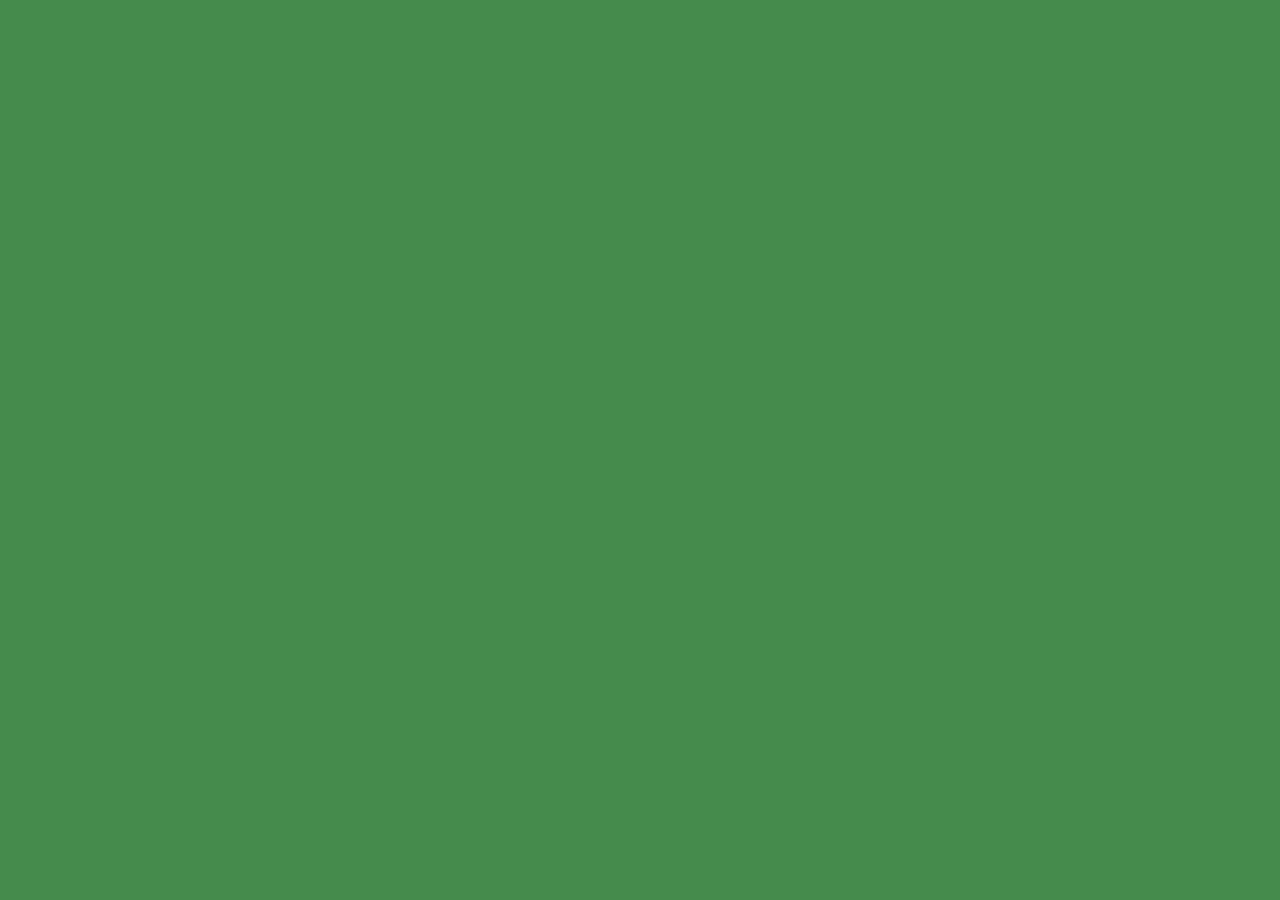
==== 3/index.html @ 5434b5c8 ":heavy_check_mark: Сборка #3" ====
<!DOCTYPE html>
<html lang="ru">
<head>
  <meta charset="UTF-8">
  <meta name="description" content="">
  <meta name="viewport" content="width=device-width, initial-scale=1.0">
  <meta http-equiv="X-UA-Compatible" content="ie=edge">
  <title>Mysterious Vacation</title>
<link href="css/style.min.css" rel="stylesheet">  <base href="https://htmlacademy-animation.github.io/422285-magic-vacation-1/3/">
</head>
<body>

  <header class="page-header js-header">
    <div class="page-header__wrapper">
      <a href="#" class="page-header__logo" aria-label="Перейти на страницу FJORD.Inc">
        <svg width="100" height="15" viewBox="0 0 100 15" fill="none" xmlns="http://www.w3.org/2000/svg">
          <path d="M0.26 1.4V14H2.276V8.906H7.334V6.44H2.276V3.848H9.872V1.4H0.26ZM12.733 14.36C15.127 14.36 16.243 12.65 16.243 9.5V1.4H14.263V8.96C14.263 11.21 13.723 11.876 12.733 11.876C11.833 11.876 11.473 11.3 11.347 10.58L9.36702 10.94C9.63702 13.046 10.663 14.36 12.733 14.36ZM18.3918 7.7C18.3918 11.372 22.3878 14.36 27.3198 14.36C32.2518 14.36 36.2478 11.372 36.2478 7.7C36.2478 4.028 32.2518 1.04 27.3198 1.04C22.3878 1.04 18.3918 4.028 18.3918 7.7ZM20.6058 7.7C20.6058 5.378 23.6118 3.524 27.3198 3.524C30.9918 3.524 33.9798 5.378 33.9798 7.7C33.9798 10.004 30.9918 11.858 27.3198 11.858C23.6118 11.858 20.6058 10.004 20.6058 7.7ZM40.403 14V8.906H40.799L49.079 14.702V12.38L44.039 8.906H44.201C47.999 8.906 49.277 7.304 49.277 5.162C49.277 3.092 47.999 1.4 44.201 1.4H38.387V14H40.403ZM43.535 3.722C45.785 3.722 47.045 4.136 47.045 5.432C47.045 6.764 45.785 7.034 43.535 7.034H40.403V3.722H43.535ZM51.6936 1.382V14H57.8676C62.7456 14 66.7236 11.534 66.7236 7.7C66.7236 3.848 62.7456 1.382 57.8676 1.382H51.6936ZM53.7096 11.624V3.722H57.5436C61.5396 3.722 64.4916 5.018 64.4916 7.7C64.4916 10.238 61.5396 11.624 57.5436 11.624H53.7096ZM73.1832 14.018H74.9832V5H73.1832V14.018ZM72.9132 1.976C72.9132 2.57 73.3992 3.092 74.0832 3.092C74.7492 3.092 75.2352 2.57 75.2352 1.976C75.2352 1.382 74.7672 0.805999 74.0832 0.805999C73.3812 0.805999 72.9132 1.382 72.9132 1.976ZM76.7867 14H78.5687V9.104C78.7487 8.006 79.5947 6.962 81.0887 6.962C82.1147 6.962 83.2667 7.448 83.2667 9.554V14H85.0487V9.014C85.0487 6.152 83.2307 4.73 81.3587 4.73C79.9187 4.73 79.0727 5.558 78.5687 6.854V5H76.7867V14ZM90.9898 14.27C93.5098 14.27 95.3818 12.506 95.7238 10.328H94.0498C93.7258 11.3 92.6998 12.02 90.9898 12.02C88.8478 12.02 87.7678 10.922 87.7678 9.59C87.7678 8.24 88.8478 6.962 90.9898 6.962C92.7538 6.962 93.7978 7.844 94.0858 8.924H95.7418C95.4358 6.71 93.6178 4.73 90.9898 4.73C88.0918 4.73 86.1298 7.124 86.1298 9.59C86.1298 12.074 88.1278 14.27 90.9898 14.27ZM97.0693 12.938C97.0693 13.658 97.5553 14.144 98.2753 14.144C98.9953 14.144 99.4813 13.658 99.4813 12.938C99.4813 12.2 98.9953 11.714 98.2753 11.714C97.5553 11.714 97.0693 12.2 97.0693 12.938Z" fill="currentColor"></path>
        </svg>
      </a>
      <button class="page-header__toggler js-menu-toggler" type="button" aria-label="Управление мобильным меню"><span>Меню</span></button>
      <nav class="page-header__nav">
        <div class="page-header__menu js-menu" id="menu">
          <ul>
            <li>
              <a class="js-menu-link active" href="#top" data-href="top">главная</a>
            </li>
            <li>
              <a class="js-menu-link" href="#story" data-href="story">история</a>
            </li>
            <li>
              <a class="js-menu-link" href="#prizes" data-href="prizes">призы</a>
            </li>
            <li>
              <a class="js-menu-link" href="#rules" data-href="rules">правила</a>
            </li>
            <li>
              <a class="js-menu-link" href="#game" data-href="game">игра</a>
            </li>
          </ul>
        </div>
        <div class="page-header__social">
          <div class="social-block js-social-block">
            <button class="social-block__toggler" aria-label="Управлять блоком с социальными кнопками">
              <svg width="26" height="22" viewBox="0 0 27 22" fill="none" xmlns="http://www.w3.org/2000/svg">
                <path d="M19.6721 7.43664C21.6273 7.43664 23.213 5.85095 23.213 3.89566C23.213 1.94037 21.6273 0.354675 19.6721 0.354675C17.7168 0.354675 16.1311 1.94037 16.1311 3.89566C16.1311 4.19968 16.1728 4.49178 16.2458 4.77345L7.21751 8.95527C6.57519 8.05214 5.52303 7.46049 4.33078 7.46049C2.37549 7.46049 0.789795 9.04618 0.789795 11.0015C0.789795 12.9568 2.37549 14.5425 4.33078 14.5425C5.52303 14.5425 6.57668 13.9508 7.21751 13.0477L16.2458 17.2295C16.1743 17.5112 16.1311 17.8033 16.1311 18.1073C16.1311 20.0626 17.7168 21.6483 19.6721 21.6483C21.6273 21.6483 23.213 20.0626 23.213 18.1073C23.213 16.152 21.6273 14.5663 19.6721 14.5663C18.4798 14.5663 17.4262 15.158 16.7853 16.0611L7.75701 11.8793C7.82854 11.5976 7.87176 11.3055 7.87176 11.0015C7.87176 10.6974 7.83003 10.4053 7.75701 10.1237L16.7853 5.94186C17.4262 6.84499 18.4783 7.43664 19.6721 7.43664Z" fill="currentColor"></path>
              </svg>
            </button>
            <ul class="social-block__list">
              <li>
                <a class="social-block__link social-block__link--fb" href="#" aria-label="Мы на Facebook">
                  <svg width="8" height="17" viewBox="0 0 8 17" fill="none" xmlns="http://www.w3.org/2000/svg">
                    <path d="M4.24646 16.9899H1.09275L1.05793 8.49828H0V5.30707H1.05793V3.81124C1.05793 1.42084 2.57654 0 5.21735 0H7.41758V3.18585H5.30841C4.28262 3.18585 4.2478 3.48582 4.2478 4.24914V5.30707H7.42964L7.16716 8.49828H4.2478V16.9899H4.24646Z" fill="currentColor"></path>
                  </svg>
                </a>
              </li>
              <li>
                <a class="social-block__link social-block__link--insta" href="#" aria-label="Мы в Instagram">
                  <svg width="15" height="15" viewBox="0 0 15 15" fill="none" xmlns="http://www.w3.org/2000/svg">
                    <path d="M11.0197 0H4.19806C2.14246 0 0.471191 1.66993 0.471191 3.72285V10.5499C0.471191 12.6082 2.14112 14.2727 4.19806 14.2727H11.0197C13.0753 14.2727 14.7466 12.6082 14.7466 10.5499V3.72285C14.7466 1.67127 13.0753 0 11.0197 0ZM11.0197 12.4849H4.19806C3.13076 12.4849 2.26432 11.6158 2.26432 10.5512V3.72419C2.26432 2.65956 3.13076 1.79715 4.19806 1.79715H11.0197C12.087 1.79715 12.9535 2.6609 12.9535 3.72419V10.5512C12.9535 11.6145 12.087 12.4849 11.0197 12.4849Z" fill="currentColor"></path>
                    <path d="M7.60887 3.11084C5.38989 3.11084 3.58203 4.9187 3.58203 7.14036C3.58203 9.35532 5.38989 11.1645 7.60887 11.1645C9.83053 11.1645 11.6357 9.35666 11.6357 7.14036C11.6357 4.9187 9.83053 3.11084 7.60887 3.11084ZM7.60887 9.36871C6.37551 9.36871 5.37784 8.37372 5.37784 7.14036C5.37784 5.90699 6.37551 4.90665 7.60887 4.90665C8.83822 4.90665 9.84259 5.90833 9.84259 7.14036C9.84392 8.37238 8.83822 9.36871 7.60887 9.36871Z" fill="currentColor"></path>
                    <path d="M11.3573 2.35962C10.8256 2.35962 10.3931 2.79752 10.3931 3.32381C10.3931 3.85546 10.8256 4.29336 11.3573 4.29336C11.8862 4.29336 12.3215 3.85546 12.3215 3.32381C12.3215 2.79752 11.8862 2.35962 11.3573 2.35962Z" fill="currentColor"></path>
                  </svg>
                </a>
              </li>
              <li>
                <a class="social-block__link social-block__link--vk" href="#" aria-label="Мы ВКонтакте">
                  <svg width="17" height="10" viewBox="0 0 17 10" fill="none" xmlns="http://www.w3.org/2000/svg">
                    <path d="M14.1234 4.9002C14.1234 4.9002 16.3623 1.72708 16.5866 0.680242C16.6595 0.312285 16.4947 0.103188 16.1069 0.103188C16.1069 0.103188 14.8193 0.103188 14.168 0.103188C13.7235 0.103188 13.5587 0.293278 13.4235 0.579768C13.4235 0.579768 12.3724 2.82553 11.0969 4.24712C10.6861 4.70333 10.4781 4.84318 10.2511 4.84318C10.0646 4.84318 9.98625 4.6911 9.98625 4.27834V0.649016C9.98625 0.147997 9.92545 0.00135496 9.5066 0.00135496H6.39628C6.15578 0.00135496 6.0085 0.134417 6.0085 0.324506C6.0085 0.801084 6.73406 0.908351 6.73406 2.20231V4.87305C6.73406 5.40529 6.70569 5.61575 6.45303 5.61575C5.78016 5.61575 4.19528 3.30618 3.30623 0.678887C3.12923 0.145282 2.93737 0 2.43475 0H0.486409C0.205373 0 0 0.190085 0 0.476576C0 0.991172 0.60666 3.40801 2.99277 6.64358C4.59927 8.8201 6.70569 10 8.60269 10C9.76196 10 10.0416 9.80312 10.0416 9.31432V7.63883C10.0416 7.22607 10.2065 7.04956 10.4429 7.04956C10.7078 7.04956 11.1847 7.13238 12.2805 8.22268C13.5843 9.47862 13.6762 10 14.3896 10H16.5676C16.7919 10 17 9.89273 17 9.52342C17 9.02919 16.3623 8.15343 15.384 7.10659C14.9801 6.56755 14.3302 5.98914 14.1248 5.72301C13.8275 5.40801 13.9154 5.23014 14.1234 4.9002Z" fill="currentColor"></path>
                  </svg>
                </a>
              </li>
            </ul>
          </div>
        </div>
      </nav>
    </div>
  </header>

  <main class="page-content">

    <section class="animation-screen"></section>

    <section class="screen screen--hidden screen--intro" id="top">
      <div class="screen__wrapper">
        <div class="intro">
          <h1 class="intro__title">Таинственный отпуск</h1>
          <div class="intro__content">
            <div class="intro__info">
              <p class="intro__label">Даты проведения конкурса:</p>
              <p class="intro__date">01 — 31.05 / 2020</p>
            </div>
            <div class="intro__message">
              <p>
                Отгадай первым место назначения и&nbsp;отправься в&nbsp;путешествие в&nbsp;любое время или получи один из многочисленных призов
                <svg width="16" height="16" viewBox="0 0 10 10" fill="none" xmlns="http://www.w3.org/2000/svg">
                  <path d="M0 6.35337L3.90271 4.99012L0 3.64663L1.34615 1.32374L4.44287 4.01073L3.67364 0H6.34615L5.57692 4.01073L8.65385 1.32374L10 3.64663L6.13405 4.99012L10 6.35337L8.65385 8.65651L5.57692 5.98927L6.34615 10H3.67364L4.44287 5.96952L1.34615 8.65651L0 6.35337Z" fill="currentColor"></path>
                </svg>
              </p>
            </div>
          </div>
        </div>
      </div>
      <div class="screen__footer js-footer">
        <button class="screen__footer-enlarge js-footer-toggler" type="button" aria-label="Показать сообщение">
          <svg width="10" height="10" viewBox="0 0 10 10" fill="none" xmlns="http://www.w3.org/2000/svg">
            <path d="M0 6.35337L3.90271 4.99012L0 3.64663L1.34615 1.32374L4.44287 4.01073L3.67364 0H6.34615L5.57692 4.01073L8.65385 1.32374L10 3.64663L6.13405 4.99012L10 6.35337L8.65385 8.65651L5.57692 5.98927L6.34615 10H3.67364L4.44287 5.96952L1.34615 8.65651L0 6.35337Z" fill="currentColor"></path>
          </svg>
        </button>
        <button class="screen__footer-collapse js-footer-toggler" type="button" aria-label="Скрыть сообщение">
          <svg width="13" height="13" viewBox="0 0 13 13" fill="none" xmlns="http://www.w3.org/2000/svg">
            <line x1="12.3536" y1="0.353553" x2="0.738349" y2="11.9688" stroke="currentColor"></line>
            <line x1="0.738319" y1="0.539925" x2="12.3535" y2="12.1551" stroke="currentColor"></line>
          </svg>
        </button>
        <div class="screen__footer-wrapper">
          <div class="screen__footer-announce">
            <p class="screen__footer-label">Даты проведения конкурса:</p>
            <p class="screen__footer-date">01 — 31.05 / 2020</p>
          </div>
          <div class="screen__footer-note">
            <p>
              <svg width="10" height="10" viewBox="0 0 10 10" fill="none" xmlns="http://www.w3.org/2000/svg">
                <path d="M0 6.35337L3.90271 4.99012L0 3.64663L1.34615 1.32374L4.44287 4.01073L3.67364 0H6.34615L5.57692 4.01073L8.65385 1.32374L10 3.64663L6.13405 4.99012L10 6.35337L8.65385 8.65651L5.57692 5.98927L6.34615 10H3.67364L4.44287 5.96952L1.34615 8.65651L0 6.35337Z" fill="currentColor"></path>
              </svg>
              <span>Победители могут выбрать любые 14 дней подряд в&nbsp;течение двух лет с&nbsp;даты окончания конкурса. Победители могут воспользоваться путевкой сами или подарить другому лицу.</span>
            </p>
          </div>
        </div>
      </div>
    </section>

    <section class="screen screen--hidden screen--story" id="story">

      <div class="slider swiper-container js-slider">

        <div class="swiper-wrapper">

          <div class="slider__item swiper-slide">
            <h2 class="slider__item-title">История</h2>
            <p class="slider__item-text">Джеймс Таргет был основателем компании &laquo;Fjord Inc.&raquo;. С&nbsp;1965 года &laquo;Fjord Inc.&raquo; прославилась надёжными и&nbsp;удобными чемоданами и&nbsp;аксессуарами для туристов.</p>
          </div>

          <div class="slider__item swiper-slide">
            <p class="slider__item-text">Когда Джеймсу было 7&nbsp;лет, в&nbsp;их&nbsp;доме гостил дядюшка и&nbsp;развлекал детей рассказами о&nbsp;своей поездке в&nbsp;место, показавшееся малышу Таргету невероятным. Тогда Джеймс решил, что однажды посетит его, но&nbsp;не&nbsp;будет рассказывать о&nbsp;мечте, пока не&nbsp;осуществит.</p>
          </div>

          <div class="slider__item swiper-slide">
            <p class="slider__item-text">Джеймс Таргет стал увлеченным путешественником. Он&nbsp;посетил 5&nbsp;континентов, 126&nbsp;стран.</p>
          </div>

          <div class="slider__item swiper-slide">
            <p class="slider__item-text">Он&nbsp;сплавлялся по&nbsp;Амазонке и&nbsp;погружался в&nbsp;пещеры Франции, медитировал в&nbsp;горах Тибета и&nbsp;пожимал руку вождя племени Акугауа.</p>
          </div>

          <div class="slider__item swiper-slide">
            <p class="slider__item-text">Из&nbsp;своих поездок Джеймс Таргет привозил идеи, как сделать свои чемоданы &laquo;Fjord Inc.&raquo; удобными и&nbsp;приспособленными к&nbsp;разным дорожным условиям.</p>
          </div>

          <div class="slider__item swiper-slide">
            <p class="slider__item-text">Всё это время Джеймс не&nbsp;оставлял идею поездки своей мечты. Однако, как только он&nbsp;брался за&nbsp;планирование, возникали препятствия, не&nbsp;позволяющие отправиться туда.</p>
          </div>

          <div class="slider__item swiper-slide">
            <p class="slider__item-text">В&nbsp;возрасте 67&nbsp;лет Джеймс Таргет попал под лавину и&nbsp;погиб. В&nbsp;своём завещании он&nbsp;поручил отправить в&nbsp;заветное путешествие трёх смельчаков, единых с&nbsp;ним духом.</p>
          </div>

          <div class="slider__item swiper-slide">
            <p class="slider__item-text">Тех, кто сможет узнать таинственное место, задавая вопросы специально обученному ИИ&nbsp;&laquo;Соне&raquo;, ждет фантастическое путешествие.</p>
          </div>
        </div>
        <div class="slider__controls">
          <button class="slider__control slider__control--prev js-control-prev" type="button" aria-label="Показать предыдущую историю">
            <svg width="12" height="22" viewBox="0 0 12 22" fill="none" xmlns="http://www.w3.org/2000/svg">
              <path d="M11 1L1 11L11 21" stroke="currentColor" stroke-width="2" stroke-linejoin="round"></path>
            </svg>
          </button>
          <button class="slider__control slider__control--next js-control-next" type="button" aria-label="Показать следующую историю">
            <svg width="12" height="22" viewBox="0 0 12 22" fill="none" xmlns="http://www.w3.org/2000/svg">
              <path d="M1 1L11 11L1 21" stroke="currentColor" stroke-width="2" stroke-linejoin="round"></path>
            </svg>
          </button>
        </div>
        <div class="slider__pagination swiper-pagination"></div>
      </div>
    </section>

    <section class="screen screen--hidden screen--prizes" id="prizes">
      <div class="screen__wrapper">
        <div class="prizes">
          <h2 class="prizes__title">ПРизы</h2>
          <div class="prizes__lead">
            <p>Найди ответ и&nbsp;получи один из&nbsp;призов:</p>
          </div>
          <ul class="prizes__list">
            <li class="prizes__item prizes__item--journeys">
              <div class="prizes__icon">
                <picture>
                  <source srcset="img/prize1-mob.svg" media="(orientation: portrait)">
                  <img src="img/prize1.svg" alt="">
                </picture>
              </div>
              <p class="prizes__desc">
                <b>3</b>
                <span>загадочных путешествия</span>
              </p>
            </li>
            <li class="prizes__item prizes__item--cases">
              <div class="prizes__icon">
                <picture>
                  <source srcset="img/prize2-mob.svg" media="(orientation: portrait)">
                  <img src="img/prize2.svg" alt="">
                </picture>
              </div>
              <p class="prizes__desc">
                <b>7</b>
                <span>надежных чемоданов</span>
              </p>
            </li>
            <li class="prizes__item prizes__item--codes">
              <div class="prizes__icon">
                <picture>
                  <source srcset="img/prize3-mob.svg" media="(orientation: portrait)">
                  <img src="img/prize3.svg" alt="">
                </picture>
              </div>
              <p class="prizes__desc">
                <b>900</b>
                <span>
                  промокодов на&nbsp;скидку 15%
                  <svg width="10" height="10" viewBox="0 0 10 10" fill="none" xmlns="http://www.w3.org/2000/svg">
                    <path d="M0 6.35337L3.90271 4.99012L0 3.64663L1.34615 1.32374L4.44287 4.01073L3.67364 0H6.34615L5.57692 4.01073L8.65385 1.32374L10 3.64663L6.13405 4.99012L10 6.35337L8.65385 8.65651L5.57692 5.98927L6.34615 10H3.67364L4.44287 5.96952L1.34615 8.65651L0 6.35337Z" fill="currentColor"></path>
                  </svg>
                </span>
              </p>
            </li>
          </ul>
        </div>
      </div>
      <div class="screen__footer js-footer">
        <button class="screen__footer-enlarge js-footer-toggler" type="button" aria-label="Показать сообщение">
          <svg width="10" height="10" viewBox="0 0 10 10" fill="none" xmlns="http://www.w3.org/2000/svg">
            <path d="M0 6.35337L3.90271 4.99012L0 3.64663L1.34615 1.32374L4.44287 4.01073L3.67364 0H6.34615L5.57692 4.01073L8.65385 1.32374L10 3.64663L6.13405 4.99012L10 6.35337L8.65385 8.65651L5.57692 5.98927L6.34615 10H3.67364L4.44287 5.96952L1.34615 8.65651L0 6.35337Z" fill="currentColor"></path>
          </svg>
        </button>
        <button class="screen__footer-collapse js-footer-toggler" type="button" aria-label="Скрыть сообщение">
          <svg width="13" height="13" viewBox="0 0 13 13" fill="none" xmlns="http://www.w3.org/2000/svg">
            <line x1="12.3536" y1="0.353553" x2="0.738349" y2="11.9688" stroke="currentColor"></line>
            <line x1="0.738319" y1="0.539925" x2="12.3535" y2="12.1551" stroke="currentColor"></line>
          </svg>
        </button>
        <div class="screen__footer-wrapper">
          <div class="screen__footer-announce">
            <p class="screen__footer-label">Даты проведения конкурса:</p>
            <p class="screen__footer-date">01 — 31.05 / 2020</p>
          </div>
          <div class="screen__footer-note">
            <p>
              <svg width="10" height="10" viewBox="0 0 10 10" fill="none" xmlns="http://www.w3.org/2000/svg">
                <path d="M0 6.35337L3.90271 4.99012L0 3.64663L1.34615 1.32374L4.44287 4.01073L3.67364 0H6.34615L5.57692 4.01073L8.65385 1.32374L10 3.64663L6.13405 4.99012L10 6.35337L8.65385 8.65651L5.57692 5.98927L6.34615 10H3.67364L4.44287 5.96952L1.34615 8.65651L0 6.35337Z" fill="currentColor"></path>
              </svg>
              <span>Скидка&nbsp;15% на&nbsp;единоразовое приобретение путёвки с&nbsp;1&nbsp;июня 2020 по&nbsp;31&nbsp;мая 2022&nbsp;года. Суммируется с&nbsp;другими акциями</span>
            </p>
          </div>
        </div>
      </div>
    </section>

    <section class="screen screen--hidden screen--rules" id="rules">
      <div class="screen__wrapper">
        <div class="rules">
          <h2 class="rules__title">Правила</h2>
          <div class="rules__lead">
            <p>Для того чтобы получить наследство Джеймса Таргета, тебе нужно выведать у&nbsp;&laquo;Сони&raquo;, куда предстоит отправиться тебе в&nbsp;случае победы</p>
          </div>
          <ol class="rules__list">
            <li class="rules__item">
              <p>Тебе отводится <br>5&nbsp;минут</p>
            </li>
            <li class="rules__item">
              <p>Задавай любые вопросы в&nbsp;текстовом поле</p>
            </li>
            <li class="rules__item">
              <p>Нажимай кнопку &laquo;Узнать&raquo;, чтобы получить ответ</p>
            </li>
            <li class="rules__item">
              <p>&laquo;Соня&raquo; может отвечать только&nbsp;Да или Нет</p>
            </li>
          </ol>
          <a href="#game" class="rules__link btn">Погнали!</a>
        </div>
      </div>
      <div class="screen__disclaimer">
        <div class="disclaimer">
          <ul>
            <li>
              <a href="#">Правовая информация</a>
            </li>
            <li>
              <a href="#">Подробные правила</a>
            </li>
          </ul>
        </div>
      </div>
    </section>

    <section class="screen screen--hidden screen--game" id="game">
      <div class="screen__wrapper">
        <div class="game">
          <div class="game__header">
            <h2 class="game__title">Игра</h2>
            <div class="game__counter">
              <span>05</span>:<span>00</span>
            </div>
          </div>
          <div class="game__body">
            <div class="chat">
              <div class="chat__body js-chat">
                <ul class="chat__list" id="messages"></ul>
              </div>
              <div class="chat__footer">
                <form action="#" method="post" class="form" id="message-form">
                  <label for="message-field" class="visually-hidden">Поле для ввода вопроса</label>
                  <input type="text" class="form__field" id="message-field">
                  <button class="form__button btn">
                    Узнать
                    <svg width="18" height="19" viewBox="0 0 18 19" fill="none" xmlns="http://www.w3.org/2000/svg">
                      <path stroke="currentColor" stroke-width="2" d="M9 19V1"></path>
                      <path d="M1 9l8-8 8 8" stroke="currentColor" stroke-width="2" stroke-linejoin="round"></path>
                    </svg>
                  </button>
                </form>
              </div>
            </div>
          </div>
          <!-- временные кнопки для показа результата -->
          <div class="game__buttons">
            <button class="game__button btn js-show-result" type="button" data-target="result">Положительный результат</button>
            <button class="game__button btn js-show-result" type="button" data-target="result2">Положительный результат - 2</button>
            <button class="game__button btn js-show-result" type="button" data-target="result3">Отрицательный результат</button>
          </div>
        </div>
      </div>
    </section>

    <section class="screen screen--hidden screen--result" id="result">
      <div class="screen__wrapper">
        <div class="result result--trip">
          <div class="result__image">
            <picture>
              <source srcset="img/result1-mob.png 1x, img/result1-mob@2x.png 2x" media="(max-width: 768px) and (orientation: portrait)">
              <img src="img/result1.png" srcset="img/result1@2x.png 2x" alt="">
            </picture>
          </div>
          <h2 class="result__title">
            <span class="visually-hidden">ПОбеда!</span>
            <svg xmlns="http://www.w3.org/2000/svg" viewBox="0 0 568.85 109.24">
              <path d="M16,24.44V92H2.6V8H75V92H61.52V24.44H16Z" transform="translate(-2.1 -1.5)" fill="none" stroke="currentColor"></path>
              <path d="M148.76,5.6c32.88,0,59.52,19.92,59.52,44.4s-26.64,44.4-59.52,44.4S89.24,74.48,89.24,50,115.88,5.6,148.76,5.6Zm0,72.12c24.48,0,44.4-12.36,44.4-27.72s-19.92-27.84-44.4-27.84C124,22.16,104,34.52,104,50S124,77.72,148.76,77.72Z" transform="translate(-2.1 -1.5)" fill="none" stroke="currentColor"></path>
              <path d="M287.36,8V24.44H236v14.4h25.32c25.44,0,34,11.16,34,26.52,0,15.6-8.52,26.64-34,26.64H222.56V8h64.8ZM256.88,76.52c15.12,0,23.52-2,23.52-11.52S272,54.44,256.88,54.44H236V76.52h20.88Z" transform="translate(-2.1 -1.5)" fill="none" stroke="currentColor"></path>
              <path d="M371.47,8V24.44H320.84V41.6h33.6V58h-33.6V75.56h50.64V92H307.4V8h64.08Z" transform="translate(-2.1 -1.5)" fill="none" stroke="currentColor"></path>
              <path d="M382.39,110.24V75.56h7.44c4.56-4.68,7.8-18.36,8.76-56L399,8h48.6V75.56h10v34.68H442.87V92H397v18.24H382.39Zm51.72-34.68V24.44H411.55v3.12c-0.48,22.44-3.24,37.68-7.2,48h29.76Z" transform="translate(-2.1 -1.5)" fill="none" stroke="currentColor"></path>
              <path d="M463.75,92l28-84h27.12l28.08,84H533.47l-7.8-23.52h-37.8L480.07,92H463.75Zm56.64-40L507,11.84,493.51,52h26.88Z" transform="translate(-2.1 -1.5)" fill="none" stroke="currentColor"></path>
              <path d="M554.12,70.4L555.55,2H569l1.44,68.4H554.12Zm8.28,6.36c4.8,0,8,3.24,8,8.16a8,8,0,1,1-16.08,0C554.35,80,557.59,76.76,562.39,76.76Z" transform="translate(-2.1 -1.5)" fill="none" stroke="currentColor"></path>
            </svg>
          </h2>
          <div class="result__text">
            <p>ты&nbsp;отправляешься в&nbsp;Арктику!</p>
          </div>
          <div class="result__form">
            <form action="#" method="post" class="form form--result">
              <label for="email-field" class="form__label">зарегистрируй результат</label>
              <input type="email" class="form__field" id="email-field" placeholder="e-mail для регистации результата и получения приза" required="">
              <button class="form__button btn">
                отправить
                <svg width="18" height="19" viewBox="0 0 18 19" fill="none" xmlns="http://www.w3.org/2000/svg">
                  <path stroke="currentColor" stroke-width="2" d="M9 19V1"></path>
                  <path d="M1 9l8-8 8 8" stroke="currentColor" stroke-width="2" stroke-linejoin="round"></path>
                </svg>
              </button>
            </form>
          </div>
        </div>
      </div>
    </section>

    <section class="screen screen--hidden screen--result" id="result2">
      <div class="screen__wrapper">
        <div class="result result--prize">
          <div class="result__image">
            <picture>
              <source srcset="img/result2-mob.png 1x, img/result2-mob@2x.png 2x" media="(max-width: 768px) and (orientation: portrait)">
              <img src="img/result2.png" srcset="img/result2@2x.png 2x" alt="">
            </picture>
          </div>
          <h2 class="result__title">
            <span class="visually-hidden">ПОбеда!</span>
            <svg xmlns="http://www.w3.org/2000/svg" viewBox="0 0 568.85 109.24">
              <path d="M16,24.44V92H2.6V8H75V92H61.52V24.44H16Z" transform="translate(-2.1 -1.5)" fill="none" stroke="currentColor"></path>
              <path d="M148.76,5.6c32.88,0,59.52,19.92,59.52,44.4s-26.64,44.4-59.52,44.4S89.24,74.48,89.24,50,115.88,5.6,148.76,5.6Zm0,72.12c24.48,0,44.4-12.36,44.4-27.72s-19.92-27.84-44.4-27.84C124,22.16,104,34.52,104,50S124,77.72,148.76,77.72Z" transform="translate(-2.1 -1.5)" fill="none" stroke="currentColor"></path>
              <path d="M287.36,8V24.44H236v14.4h25.32c25.44,0,34,11.16,34,26.52,0,15.6-8.52,26.64-34,26.64H222.56V8h64.8ZM256.88,76.52c15.12,0,23.52-2,23.52-11.52S272,54.44,256.88,54.44H236V76.52h20.88Z" transform="translate(-2.1 -1.5)" fill="none" stroke="currentColor"></path>
              <path d="M371.47,8V24.44H320.84V41.6h33.6V58h-33.6V75.56h50.64V92H307.4V8h64.08Z" transform="translate(-2.1 -1.5)" fill="none" stroke="currentColor"></path>
              <path d="M382.39,110.24V75.56h7.44c4.56-4.68,7.8-18.36,8.76-56L399,8h48.6V75.56h10v34.68H442.87V92H397v18.24H382.39Zm51.72-34.68V24.44H411.55v3.12c-0.48,22.44-3.24,37.68-7.2,48h29.76Z" transform="translate(-2.1 -1.5)" fill="none" stroke="currentColor"></path>
              <path d="M463.75,92l28-84h27.12l28.08,84H533.47l-7.8-23.52h-37.8L480.07,92H463.75Zm56.64-40L507,11.84,493.51,52h26.88Z" transform="translate(-2.1 -1.5)" fill="none" stroke="currentColor"></path>
              <path d="M554.12,70.4L555.55,2H569l1.44,68.4H554.12Zm8.28,6.36c4.8,0,8,3.24,8,8.16a8,8,0,1,1-16.08,0C554.35,80,557.59,76.76,562.39,76.76Z" transform="translate(-2.1 -1.5)" fill="none" stroke="currentColor"></path>
            </svg>
          </h2>
          <div class="result__text">
            <p>чемодан &laquo;Fjord&nbsp;Inc.&raquo;&nbsp;твой</p>
          </div>
          <div class="result__form">
            <form action="#" method="post" class="form form--result">
              <label for="email-field2" class="form__label">зарегистрируй результат</label>
              <input type="email" class="form__field" id="email-field2" placeholder="e-mail для регистации результата и получения приза" required="">
              <button class="form__button btn">
                отправить
                <svg width="18" height="19" viewBox="0 0 18 19" fill="none" xmlns="http://www.w3.org/2000/svg">
                  <path stroke="currentColor" stroke-width="2" d="M9 19V1"></path>
                  <path d="M1 9l8-8 8 8" stroke="currentColor" stroke-width="2" stroke-linejoin="round"></path>
                </svg>
              </button>
            </form>
          </div>
        </div>
      </div>
    </section>

    <section class="screen screen--hidden screen--result" id="result3">
      <div class="screen__wrapper">
        <div class="result result--negative">
          <div class="result__image">
            <picture>
              <source srcset="img/result3-mob.png 1x, img/result3-mob@2x.png 2x" media="(max-width: 768px) and (orientation: portrait)">
              <img src="img/result3.png" srcset="img/result3@2x.png 2x" alt="">
            </picture>
          </div>
          <h2 class="result__title">
            <span class="visually-hidden">Не угадал!</span>
            <svg xmlns="http://www.w3.org/2000/svg" viewBox="0 0 660.77 109.24">
              <path d="M2.66,92V8H16.1V42.2H53.3V8H66.74V92H53.3V58.64H16.1V92H2.66Z" transform="translate(-2.16 -1.5)" fill="none" stroke="currentColor"></path>
              <path d="M147.62,8V24.44H97V41.6h33.6V58H97V75.56h50.64V92H83.54V8h64.08Z" transform="translate(-2.16 -1.5)" fill="none" stroke="currentColor"></path>
              <path d="M199.22,8l20.52,42.36L235.34,8h16.44l-31,84H204.38l9.48-25.92L185.78,8h13.44Z" transform="translate(-2.16 -1.5)" fill="none" stroke="currentColor"></path>
              <path d="M273.74,24.44V92H260.3V8h50.16V24.44H273.74Z" transform="translate(-2.16 -1.5)" fill="none" stroke="currentColor"></path>
              <path d="M307.1,92l28-84h27.12l28.08,84H376.82L369,68.48h-37.8L323.42,92H307.1Zm56.64-40L350.3,11.84,336.86,52h26.88Z" transform="translate(-2.16 -1.5)" fill="none" stroke="currentColor"></path>
              <path d="M396.38,110.24V75.56h7.44c4.56-4.68,7.8-18.36,8.76-56L412.94,8h48.6V75.56h10v34.68H456.86V92H411v18.24H396.38ZM448.1,75.56V24.44H425.54v3.12c-0.48,22.44-3.24,37.68-7.2,48H448.1Z" transform="translate(-2.16 -1.5)" fill="none" stroke="currentColor"></path>
              <path d="M477.74,92l28-84h27.12L560.9,92H547.46l-7.8-23.52h-37.8L494.06,92H477.74Zm56.64-40-13.44-40.2L507.5,52h26.88Z" transform="translate(-2.16 -1.5)" fill="none" stroke="currentColor"></path>
              <path d="M568.7,76.88a13.77,13.77,0,0,0,5,1c6.6,0,10.44-6.24,12-58.32L586.22,8h46.2V92H619V24.44H598.82l-0.12,3.12C597.14,81,589,94.4,573.74,94.4a28.55,28.55,0,0,1-6.72-.84Z" transform="translate(-2.16 -1.5)" fill="none" stroke="currentColor"></path>
              <path d="M646.1,70.4L647.54,2H661l1.44,68.4H646.1Zm8.28,6.36c4.8,0,8,3.24,8,8.16a8,8,0,0,1-16.08,0C646.34,80,649.58,76.76,654.38,76.76Z" transform="translate(-2.16 -1.5)" fill="none" stroke="currentColor"></path>
            </svg>
          </h2>
          <button class="result__button js-play" type="button">
            не сдавайся!
            <span>
              <svg width="27" height="22" viewBox="0 0 27 22" fill="none" xmlns="http://www.w3.org/2000/svg">
                <path d="M10.6899 1.47998C5.42992 1.47998 1.16992 5.73998 1.16992 11C1.16992 16.26 5.42992 20.52 10.6899 20.52C15.9499 20.52 20.2099 16.26 20.2099 11V7.13998" stroke="currentColor" stroke-width="2" stroke-miterlimit="10"></path>
                <path d="M15.1099 12.5099L20.1499 7.13989L25.3099 12.6299" stroke="currentColor" stroke-width="2" stroke-miterlimit="10" stroke-linejoin="round"></path>
              </svg>
            </span>
          </button>
        </div>
      </div>
    </section>

  </main>

  <div class="page-transition"></div>

<script src="js/script.js"></script></body>
</html>
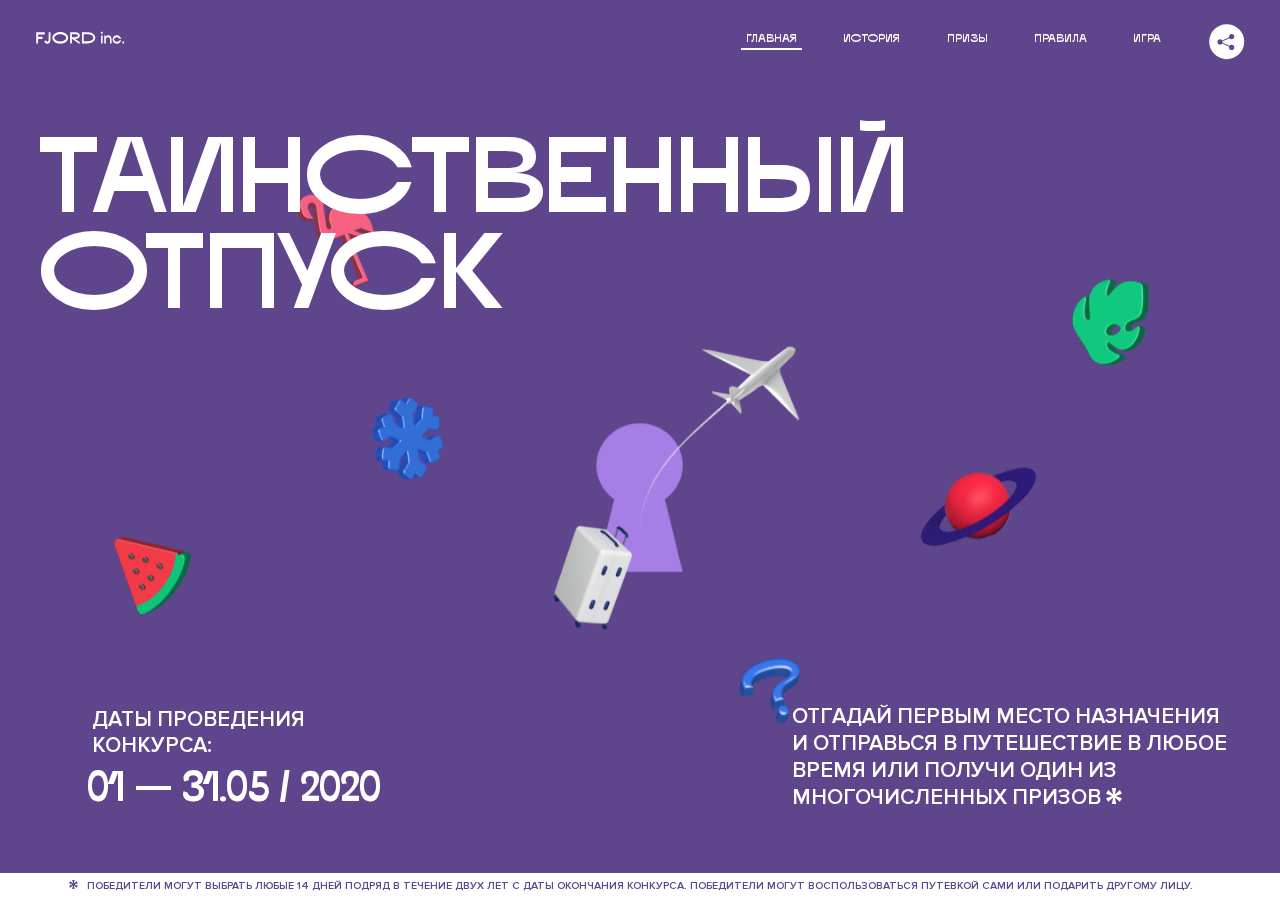
==== commit f41bbaca: ":heavy_check_mark: Сборка #3" ====
--- a/3/index.html
+++ b/3/index.html
@@ -460,9 +460,9 @@
       </div>
     </section>
 
+    <div class="screen__transition"></div>
+
   </main>
-
-  <div class="page-transition"></div>
 
 <script src="js/script.js"></script></body>
 </html>
